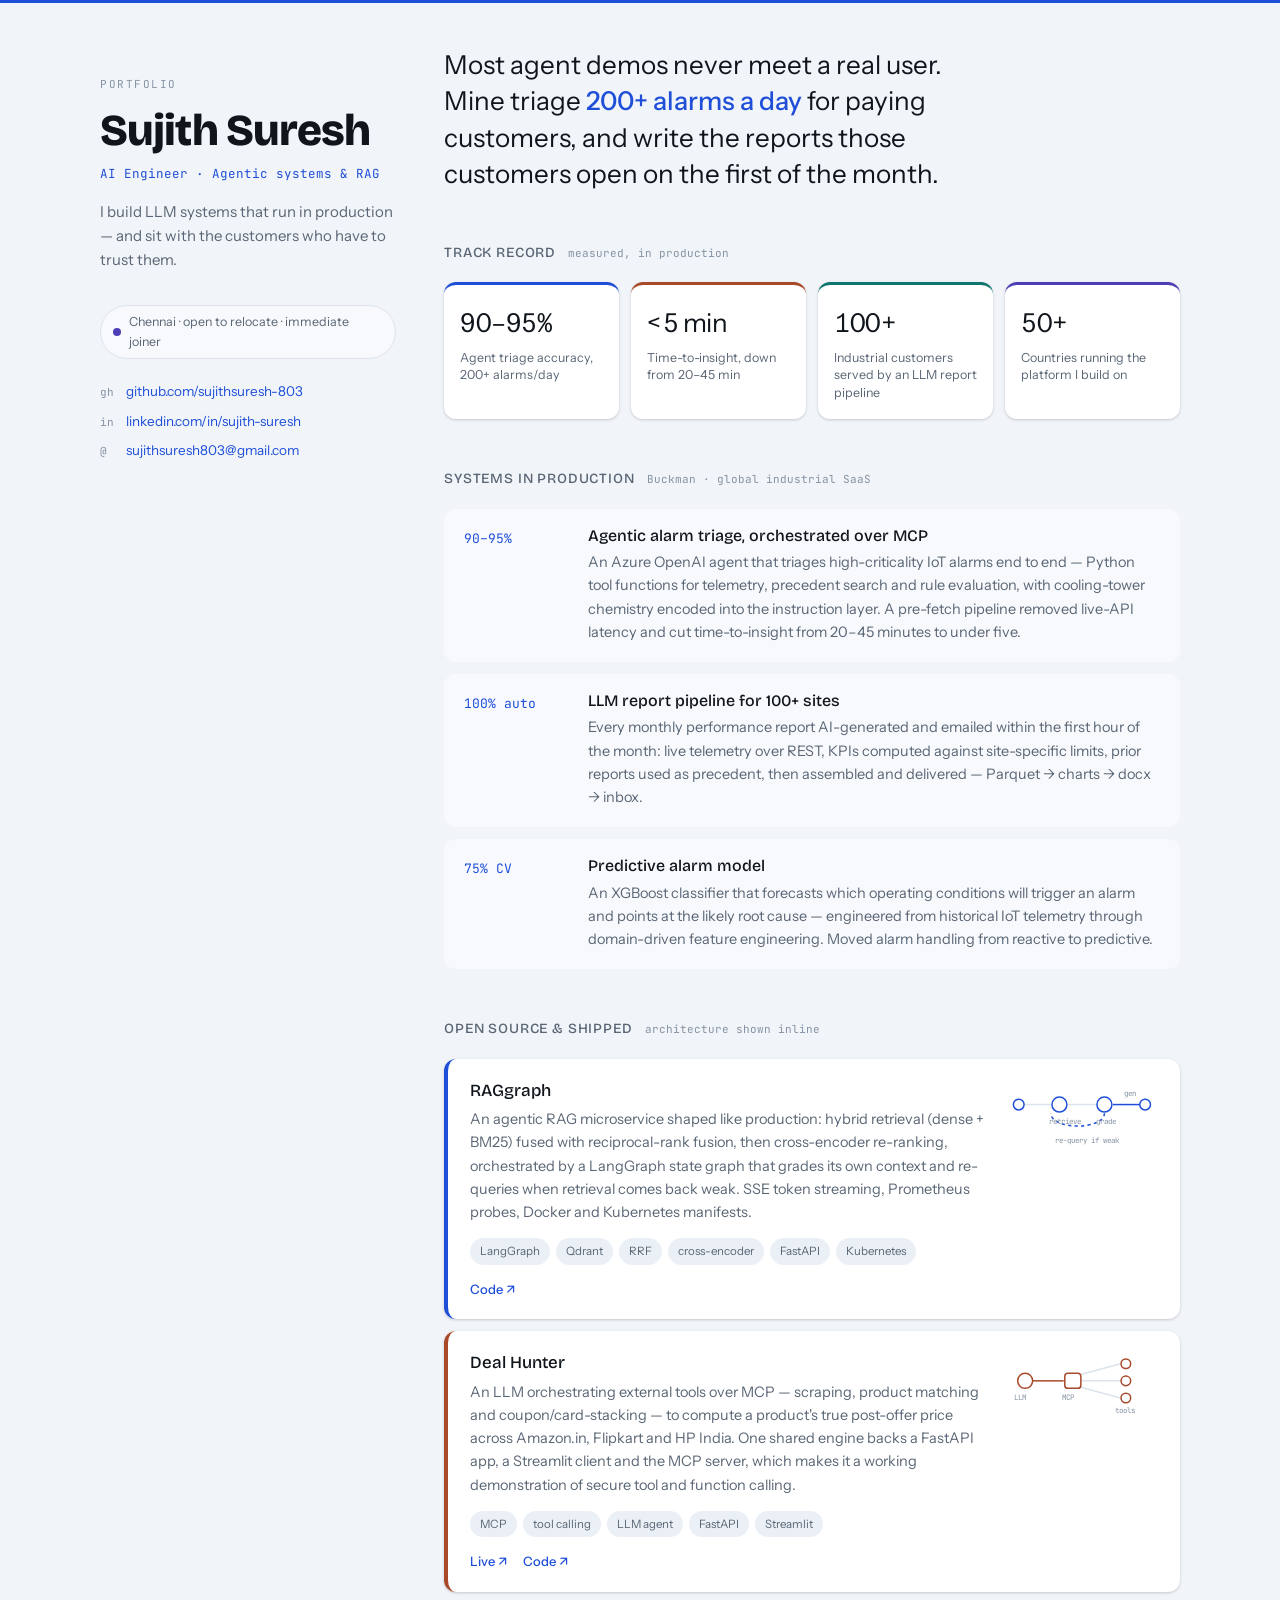
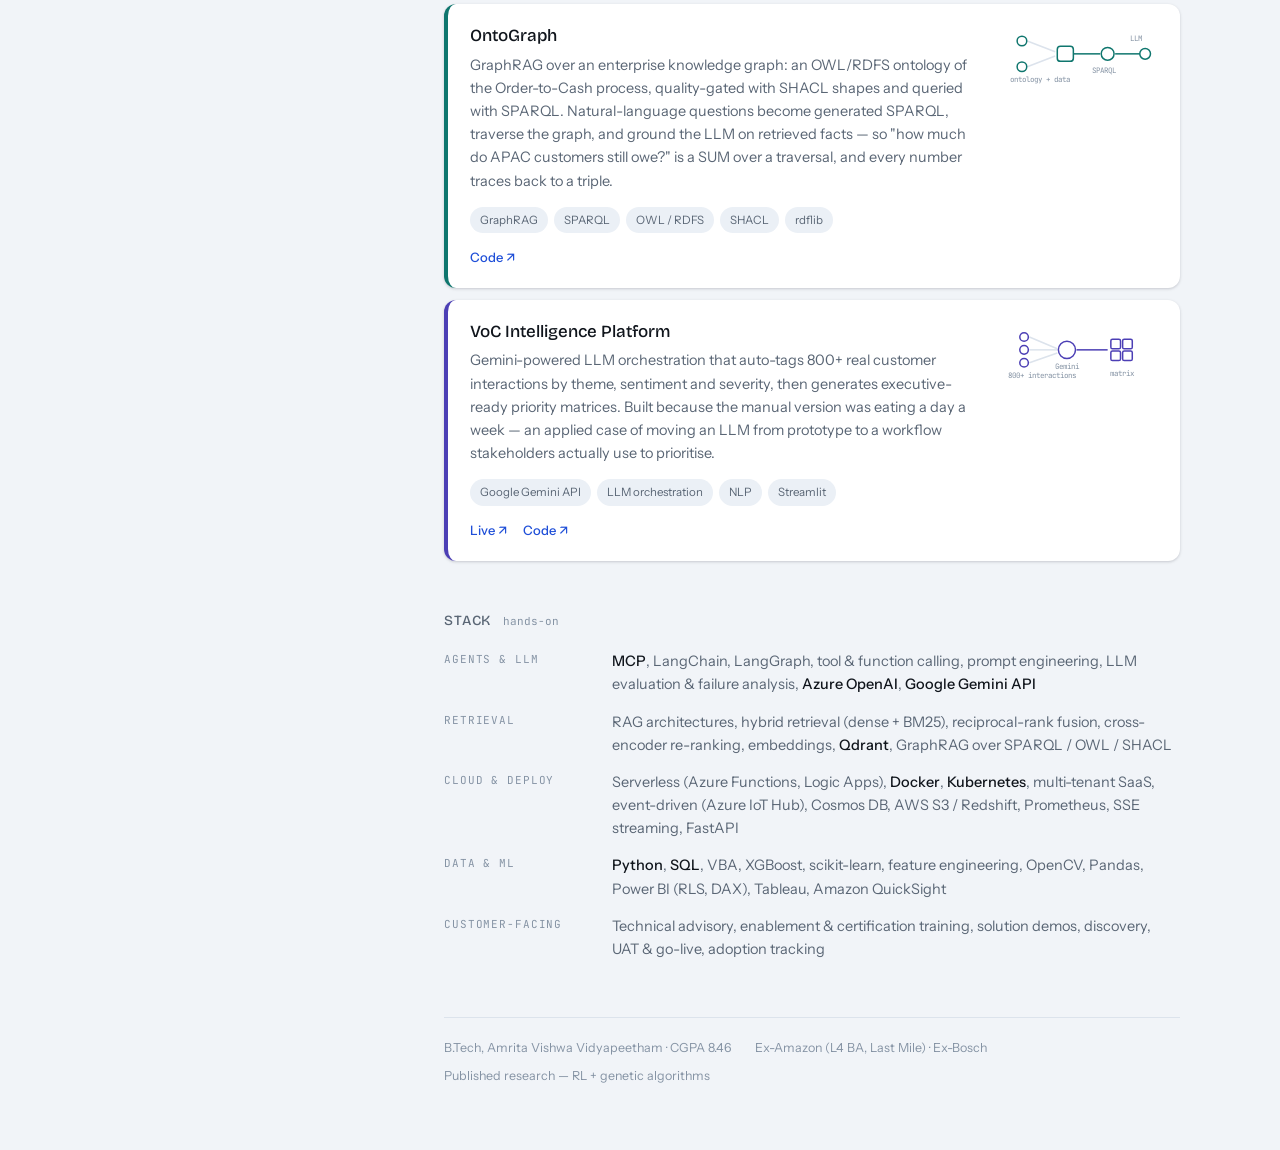
==== portfolio_sujith_ai.html @ 04ed3920 "Add role-tailored AI engineering portfolios Two standalone pages following the existing per-company " ====
<!doctype html>
<html lang="en">
<head>
<meta charset="utf-8">
<meta name="viewport" content="width=device-width, initial-scale=1, viewport-fit=cover">
<meta name="description" content="Sujith Suresh - AI Engineer. Agentic systems, RAG and production LLM work.">
<style>:root{color-scheme:light dark}body{margin:0}img{max-width:100%}[hidden]{display:none!important}</style>
<title>Sujith Suresh — Agentic AI</title>
<link rel="stylesheet" href="https://fonts.googleapis.com/css2?family=Bricolage+Grotesque:opsz,wght@12..96,600;12..96,800&family=Instrument+Sans:wght@400;500;600&family=JetBrains+Mono:wght@400;500&display=swap">
<style>
:root{
  --ground:#F1F4F8; --surface:#FFFFFF; --surface-2:#F7F9FC; --surface-3:#EBF0F6;
  --ink:#10151C; --muted:#5A6675; --faint:#8593A4;
  --line:#DCE3EC; --line-soft:#E6EBF2;
  --blue:#1F4FD8; --red:#A8492A; --yellow:#0F766E; --green:#4C3FB5;
  --blue-soft:#E7EDFD; --accent:var(--blue);
  --shadow:0 1px 2px rgba(16,21,28,.10), 0 1px 3px 1px rgba(16,21,28,.06);
  --shadow-2:0 2px 6px rgba(16,21,28,.12), 0 6px 14px rgba(16,21,28,.10);
  --sans:"Instrument Sans","Helvetica Neue",Arial,sans-serif;
  --display:"Bricolage Grotesque","Trebuchet MS",sans-serif;
  --mono:"JetBrains Mono",ui-monospace,Consolas,monospace;
}
@media (prefers-color-scheme:dark){
  :root:not([data-theme="light"]){
    --ground:#0B0F15; --surface:#141A23; --surface-2:#10161E; --surface-3:#1B222C;
    --ink:#E9EEF4; --muted:#95A3B4; --faint:#6F7E91;
    --line:#222B36; --line-soft:#1C242E;
    --blue:#7599FF; --red:#E0794E; --yellow:#5EC4B6; --green:#9A8CFF;
    --blue-soft:#17223C;
    --shadow:0 1px 2px rgba(0,0,0,.5), 0 1px 3px 1px rgba(0,0,0,.3);
    --shadow-2:0 2px 6px rgba(0,0,0,.55), 0 6px 14px rgba(0,0,0,.4);
  }
}
:root[data-theme="dark"]{
    --ground:#0B0F15; --surface:#141A23; --surface-2:#10161E; --surface-3:#1B222C;
  --ink:#E9EEF4; --muted:#95A3B4; --faint:#6F7E91;
  --line:#222B36; --line-soft:#1C242E;
  --blue:#7599FF; --red:#E0794E; --yellow:#5EC4B6; --green:#9A8CFF;
  --blue-soft:#17223C;
  --shadow:0 1px 2px rgba(0,0,0,.5), 0 1px 3px 1px rgba(0,0,0,.3);
  --shadow-2:0 2px 6px rgba(0,0,0,.55), 0 6px 14px rgba(0,0,0,.4);
}
*{box-sizing:border-box}
body{
  margin:0; background:var(--ground); color:var(--ink);
  font-family:var(--sans); font-size:16px; line-height:1.6; font-weight:400;
  -webkit-font-smoothing:antialiased;
}
a{color:var(--blue); text-decoration:none}
a:hover{text-decoration:underline}
a:focus-visible{outline:2px solid var(--blue); outline-offset:3px; border-radius:4px}
h1,h2,h3,h4{margin:0; line-height:1.15; text-wrap:balance; font-weight:600; font-family:var(--display)}

/* signature four-colour hairline */
.bar{display:flex; height:3px; background:var(--accent)}
.bar i{flex:1}

.wrap{max-width:1120px; margin:0 auto; padding-inline:20px; padding-block:0}
.shell{display:grid; grid-template-columns:296px 1fr; gap:48px; align-items:start}
@media (max-width:880px){ .shell{grid-template-columns:1fr; gap:32px} }

/* left rail */
.rail{position:sticky; top:calc(env(safe-area-inset-top,0px) + 32px); padding-block:44px 0}
@media (max-width:880px){ .rail{position:static; padding-block:32px 0} }
.eyebrow{font-family:var(--mono); font-size:11px; letter-spacing:.14em; text-transform:uppercase; color:var(--faint); margin:0 0 12px}
.name{font-size:clamp(32px,4.2vw,44px); font-weight:800; letter-spacing:-.02em}
.role{font-family:var(--mono); font-size:12.5px; color:var(--blue); margin-top:8px}
.blurb{color:var(--muted); font-size:15px; margin-top:16px; max-width:34ch}
.chip-avail{display:inline-flex; align-items:center; gap:8px; margin-top:18px; font-size:12.5px; color:var(--muted);
  border:1px solid var(--line); background:var(--surface-2); padding:6px 12px; border-radius:999px}
.dot{width:8px;height:8px;border-radius:50%;background:var(--green)}
.links{display:flex; flex-direction:column; gap:8px; margin-top:22px; font-size:13.5px}
.links a{display:inline-flex; gap:10px; align-items:baseline}
.links span{color:var(--faint); font-family:var(--mono); font-size:11px; width:16px; display:inline-block}

/* main */
.main{padding-block:44px 64px; min-width:0}
@media (max-width:880px){ .main{padding-block:0 52px} }
.thesis{font-size:clamp(20px,2.4vw,26px); font-weight:300; line-height:1.4; max-width:32ch; margin:0; color:var(--ink)}
.thesis b{font-weight:500; color:var(--blue)}

section{margin-top:52px}
.sec-head{display:flex; align-items:baseline; gap:12px; margin-bottom:20px}
.sec-head h2{font-size:14px; font-weight:500; letter-spacing:.06em; text-transform:uppercase; color:var(--muted)}
.sec-head .n{font-family:var(--mono); font-size:11px; color:var(--faint)}

/* metrics */
.metrics{display:grid; grid-template-columns:repeat(4,1fr); gap:12px}
@media (max-width:700px){ .metrics{grid-template-columns:repeat(2,1fr)} }
.metric{background:var(--surface); border-radius:12px; padding:18px 16px; box-shadow:var(--shadow); border-top:3px solid var(--c)}
.metric:nth-child(1){--c:var(--blue)} .metric:nth-child(2){--c:var(--red)}
.metric:nth-child(3){--c:var(--yellow)} .metric:nth-child(4){--c:var(--green)}
.metric .v{font-size:26px; font-weight:400; letter-spacing:-.5px; font-variant-numeric:tabular-nums}
.metric .k{font-size:12.5px; color:var(--muted); margin-top:4px; line-height:1.4}

/* production */
.prod{display:flex; flex-direction:column; gap:12px}
.entry{background:var(--surface-2); border-radius:12px; padding:18px 20px; display:grid; grid-template-columns:104px 1fr; gap:20px; align-items:start}
@media (max-width:620px){ .entry{grid-template-columns:1fr; gap:8px} }
.entry .stat{font-family:var(--mono); font-size:13px; color:var(--blue); font-variant-numeric:tabular-nums; padding-top:2px}
.entry h3{font-size:16px; font-weight:500}
.entry p{margin:6px 0 0; color:var(--muted); font-size:14.5px; max-width:62ch}

/* projects */
.proj{background:var(--surface); border-radius:12px; box-shadow:var(--shadow); padding:22px 22px 20px;
  display:grid; grid-template-columns:1fr 150px; gap:24px; align-items:start; margin-bottom:12px;
  border-left:4px solid var(--c)}
.proj:nth-of-type(1){--c:var(--blue)} .proj:nth-of-type(2){--c:var(--red)}
.proj:nth-of-type(3){--c:var(--yellow)} .proj:nth-of-type(4){--c:var(--green)}
@media (max-width:760px){ .proj{grid-template-columns:1fr; gap:14px} }
.proj h3{font-size:17px; font-weight:500}
.proj p{margin:8px 0 0; color:var(--muted); font-size:14.5px; max-width:60ch}
.tags{display:flex; flex-wrap:wrap; gap:6px; margin-top:14px}
.tag{font-size:11.5px; color:var(--muted); background:var(--surface-3); padding:4px 10px; border-radius:999px}
.plinks{display:flex; gap:16px; margin-top:14px; font-size:13px; font-weight:500}
.glyph{display:block; width:100%; height:auto}
.glyph text{font-family:var(--mono); font-size:7px; fill:var(--faint)}
.gnode{fill:var(--surface); stroke:var(--c); stroke-width:1.4}
.gedge{stroke:var(--line); stroke-width:1.4; fill:none}
.gedge.hot{stroke:var(--c)}

/* stack */
.stack{display:grid; gap:14px}
.srow{display:grid; grid-template-columns:150px 1fr; gap:18px; align-items:start}
@media (max-width:620px){ .srow{grid-template-columns:1fr; gap:4px} }
.srow h4{font-family:var(--mono); font-size:11px; letter-spacing:.08em; text-transform:uppercase; color:var(--faint); font-weight:400; padding-top:3px}
.srow p{margin:0; font-size:14.5px; color:var(--muted)}
.srow b{color:var(--ink); font-weight:500}

footer{margin-top:56px; padding-top:20px; border-top:1px solid var(--line);
  display:flex; flex-wrap:wrap; gap:8px 24px; align-items:baseline; font-size:12.5px; color:var(--faint)}
</style>

</head>
<body>
<div class="bar"><i></i><i></i><i></i><i></i></div>

<div class="wrap">
<div class="shell">

  <aside class="rail">
    <p class="eyebrow">Portfolio</p>
    <h1 class="name">Sujith&nbsp;Suresh</h1>
    <p class="role">AI Engineer · Agentic systems &amp; RAG</p>
    <p class="blurb">I build LLM systems that run in production — and sit with the customers who have to trust them.</p>
    <div class="chip-avail"><span class="dot"></span> Chennai · open to relocate · immediate joiner</div>
    <nav class="links">
      <a href="https://github.com/sujithsuresh-803"><span>gh</span>github.com/sujithsuresh-803</a>
      <a href="https://linkedin.com/in/sujith-suresh-6961b621a"><span>in</span>linkedin.com/in/sujith-suresh</a>
      <a href="mailto:sujithsuresh803@gmail.com"><span>@</span>sujithsuresh803@gmail.com</a>
    </nav>
  </aside>

  <main class="main">
    <p class="thesis">Most agent demos never meet a real user. Mine triage <b>200+ alarms a day</b> for paying customers, and write the reports those customers open on the first of the month.</p>

    <section>
      <div class="sec-head"><h2>Track record</h2><span class="n">measured, in production</span></div>
      <div class="metrics">
        <div class="metric"><div class="v">90–95%</div><div class="k">Agent triage accuracy, 200+ alarms/day</div></div>
        <div class="metric"><div class="v">&lt;5 min</div><div class="k">Time-to-insight, down from 20–45 min</div></div>
        <div class="metric"><div class="v">100+</div><div class="k">Industrial customers served by an LLM report pipeline</div></div>
        <div class="metric"><div class="v">50+</div><div class="k">Countries running the platform I build on</div></div>
      </div>
    </section>

    <section>
      <div class="sec-head"><h2>Systems in production</h2><span class="n">Buckman · global industrial SaaS</span></div>
      <div class="prod">
        <div class="entry">
          <div class="stat">90–95%</div>
          <div>
            <h3>Agentic alarm triage, orchestrated over MCP</h3>
            <p>An Azure OpenAI agent that triages high-criticality IoT alarms end to end — Python tool functions for telemetry, precedent search and rule evaluation, with cooling-tower chemistry encoded into the instruction layer. A pre-fetch pipeline removed live-API latency and cut time-to-insight from 20–45 minutes to under five.</p>
          </div>
        </div>
        <div class="entry">
          <div class="stat">100% auto</div>
          <div>
            <h3>LLM report pipeline for 100+ sites</h3>
            <p>Every monthly performance report AI-generated and emailed within the first hour of the month: live telemetry over REST, KPIs computed against site-specific limits, prior reports used as precedent, then assembled and delivered — Parquet → charts → docx → inbox.</p>
          </div>
        </div>
        <div class="entry">
          <div class="stat">75% CV</div>
          <div>
            <h3>Predictive alarm model</h3>
            <p>An XGBoost classifier that forecasts which operating conditions will trigger an alarm and points at the likely root cause — engineered from historical IoT telemetry through domain-driven feature engineering. Moved alarm handling from reactive to predictive.</p>
          </div>
        </div>
      </div>
    </section>

    <section>
      <div class="sec-head"><h2>Open source &amp; shipped</h2><span class="n">architecture shown inline</span></div>

      <article class="proj">
        <div>
          <h3>RAGgraph</h3>
          <p>An agentic RAG microservice shaped like production: hybrid retrieval (dense + BM25) fused with reciprocal-rank fusion, then cross-encoder re-ranking, orchestrated by a LangGraph state graph that grades its own context and re-queries when retrieval comes back weak. SSE token streaming, Prometheus probes, Docker and Kubernetes manifests.</p>
          <div class="tags"><span class="tag">LangGraph</span><span class="tag">Qdrant</span><span class="tag">RRF</span><span class="tag">cross-encoder</span><span class="tag">FastAPI</span><span class="tag">Kubernetes</span></div>
          <div class="plinks"><a href="https://github.com/sujithsuresh-803/raggraph">Code ↗</a></div>
        </div>
        <svg class="glyph" viewBox="0 0 140 62" role="img" aria-label="Retrieve, grade, generate — with a re-query loop back to retrieve">
          <path class="gedge" d="M16 22 H40"/><path class="gedge" d="M56 22 H82"/><path class="gedge hot" d="M98 22 H123"/>
          <path class="gedge hot" d="M90 30 C90 46, 40 46, 40 30" stroke-dasharray="3 3"/>
          <circle class="gnode" cx="10" cy="22" r="5"/><circle class="gnode" cx="48" cy="22" r="7"/>
          <circle class="gnode" cx="90" cy="22" r="7"/><circle class="gnode" cx="128" cy="22" r="5"/>
          <text x="38" y="40">retrieve</text><text x="82" y="40">grade</text><text x="108" y="14">gen</text>
          <text x="44" y="58">re-query if weak</text>
        </svg>
      </article>

      <article class="proj">
        <div>
          <h3>Deal Hunter</h3>
          <p>An LLM orchestrating external tools over MCP — scraping, product matching and coupon/card-stacking — to compute a product's true post-offer price across Amazon.in, Flipkart and HP India. One shared engine backs a FastAPI app, a Streamlit client and the MCP server, which makes it a working demonstration of secure tool and function calling.</p>
          <div class="tags"><span class="tag">MCP</span><span class="tag">tool calling</span><span class="tag">LLM agent</span><span class="tag">FastAPI</span><span class="tag">Streamlit</span></div>
          <div class="plinks"><a href="https://deal-hunter-mcp.streamlit.app">Live ↗</a><a href="https://github.com/sujithsuresh-803/deal-hunter">Code ↗</a></div>
        </div>
        <svg class="glyph" viewBox="0 0 140 62" role="img" aria-label="LLM calls three external tools through an MCP server">
          <path class="gedge hot" d="M23 26 H52"/>
          <path class="gedge" d="M68 20 L105 10"/><path class="gedge" d="M68 26 H105"/><path class="gedge" d="M68 32 L105 42"/>
          <circle class="gnode" cx="16" cy="26" r="7"/><rect class="gnode" x="53" y="19" width="15" height="14" rx="3"/>
          <circle class="gnode" cx="110" cy="10" r="4.5"/><circle class="gnode" cx="110" cy="26" r="4.5"/><circle class="gnode" cx="110" cy="42" r="4.5"/>
          <text x="6" y="44">LLM</text><text x="50" y="44">MCP</text><text x="100" y="56">tools</text>
        </svg>
      </article>

      <article class="proj">
        <div>
          <h3>OntoGraph</h3>
          <p>GraphRAG over an enterprise knowledge graph: an OWL/RDFS ontology of the Order-to-Cash process, quality-gated with SHACL shapes and queried with SPARQL. Natural-language questions become generated SPARQL, traverse the graph, and ground the LLM on retrieved facts — so "how much do APAC customers still owe?" is a SUM over a traversal, and every number traces back to a triple.</p>
          <div class="tags"><span class="tag">GraphRAG</span><span class="tag">SPARQL</span><span class="tag">OWL / RDFS</span><span class="tag">SHACL</span><span class="tag">rdflib</span></div>
          <div class="plinks"><a href="https://github.com/sujithsuresh-803/ontograph">Code ↗</a></div>
        </div>
        <svg class="glyph" viewBox="0 0 140 62" role="img" aria-label="Ontology and data form a validated graph, queried by SPARQL to ground an LLM">
          <path class="gedge" d="M18 14 L44 24"/><path class="gedge" d="M18 38 L44 28"/>
          <path class="gedge hot" d="M61 26 H86"/><path class="gedge hot" d="M100 26 H123"/>
          <circle class="gnode" cx="13" cy="14" r="4.5"/><circle class="gnode" cx="13" cy="38" r="4.5"/>
          <rect class="gnode" x="46" y="19" width="15" height="14" rx="3"/>
          <circle class="gnode" cx="93" cy="26" r="6"/><circle class="gnode" cx="128" cy="26" r="5"/>
          <text x="2" y="52">ontology + data</text><text x="78" y="44">SPARQL</text><text x="114" y="14">LLM</text>
        </svg>
      </article>

      <article class="proj">
        <div>
          <h3>VoC Intelligence Platform</h3>
          <p>Gemini-powered LLM orchestration that auto-tags 800+ real customer interactions by theme, sentiment and severity, then generates executive-ready priority matrices. Built because the manual version was eating a day a week — an applied case of moving an LLM from prototype to a workflow stakeholders actually use to prioritise.</p>
          <div class="tags"><span class="tag">Google Gemini API</span><span class="tag">LLM orchestration</span><span class="tag">NLP</span><span class="tag">Streamlit</span></div>
          <div class="plinks"><a href="https://voc-pgqvcesvparenwdz59rynz.streamlit.app">Live ↗</a><a href="https://github.com/sujithsuresh-803/voc-platform">Code ↗</a></div>
        </div>
        <svg class="glyph" viewBox="0 0 140 62" role="img" aria-label="Customer interactions classified by Gemini into a priority matrix">
          <path class="gedge" d="M20 14 L46 25"/><path class="gedge" d="M20 26 H46"/><path class="gedge" d="M20 38 L46 29"/>
          <path class="gedge hot" d="M64 26 H93"/>
          <circle class="gnode" cx="15" cy="14" r="4"/><circle class="gnode" cx="15" cy="26" r="4"/><circle class="gnode" cx="15" cy="38" r="4"/>
          <circle class="gnode" cx="55" cy="26" r="8"/>
          <rect class="gnode" x="96" y="16" width="9" height="9" rx="1.5"/><rect class="gnode" x="107" y="16" width="9" height="9" rx="1.5"/>
          <rect class="gnode" x="96" y="27" width="9" height="9" rx="1.5"/><rect class="gnode" x="107" y="27" width="9" height="9" rx="1.5"/>
          <text x="0" y="52">800+ interactions</text><text x="44" y="44">Gemini</text><text x="95" y="50">matrix</text>
        </svg>
      </article>
    </section>

    <section>
      <div class="sec-head"><h2>Stack</h2><span class="n">hands-on</span></div>
      <div class="stack">
        <div class="srow"><h4>Agents &amp; LLM</h4><p><b>MCP</b>, LangChain, LangGraph, tool &amp; function calling, prompt engineering, LLM evaluation &amp; failure analysis, <b>Azure OpenAI</b>, <b>Google Gemini API</b></p></div>
        <div class="srow"><h4>Retrieval</h4><p>RAG architectures, hybrid retrieval (dense + BM25), reciprocal-rank fusion, cross-encoder re-ranking, embeddings, <b>Qdrant</b>, GraphRAG over SPARQL / OWL / SHACL</p></div>
        <div class="srow"><h4>Cloud &amp; deploy</h4><p>Serverless (Azure Functions, Logic Apps), <b>Docker</b>, <b>Kubernetes</b>, multi-tenant SaaS, event-driven (Azure IoT Hub), Cosmos DB, AWS S3 / Redshift, Prometheus, SSE streaming, FastAPI</p></div>
        <div class="srow"><h4>Data &amp; ML</h4><p><b>Python</b>, <b>SQL</b>, VBA, XGBoost, scikit-learn, feature engineering, OpenCV, Pandas, Power BI (RLS, DAX), Tableau, Amazon QuickSight</p></div>
        <div class="srow"><h4>Customer-facing</h4><p>Technical advisory, enablement &amp; certification training, solution demos, discovery, UAT &amp; go-live, adoption tracking</p></div>
      </div>
    </section>

    <footer>
      <span>B.Tech, Amrita Vishwa Vidyapeetham · CGPA 8.46</span>
      <span>Ex-Amazon (L4 BA, Last Mile) · Ex-Bosch</span>
      <span>Published research — RL + genetic algorithms</span>
    </footer>
  </main>

</div>
</div>

</body>
</html>
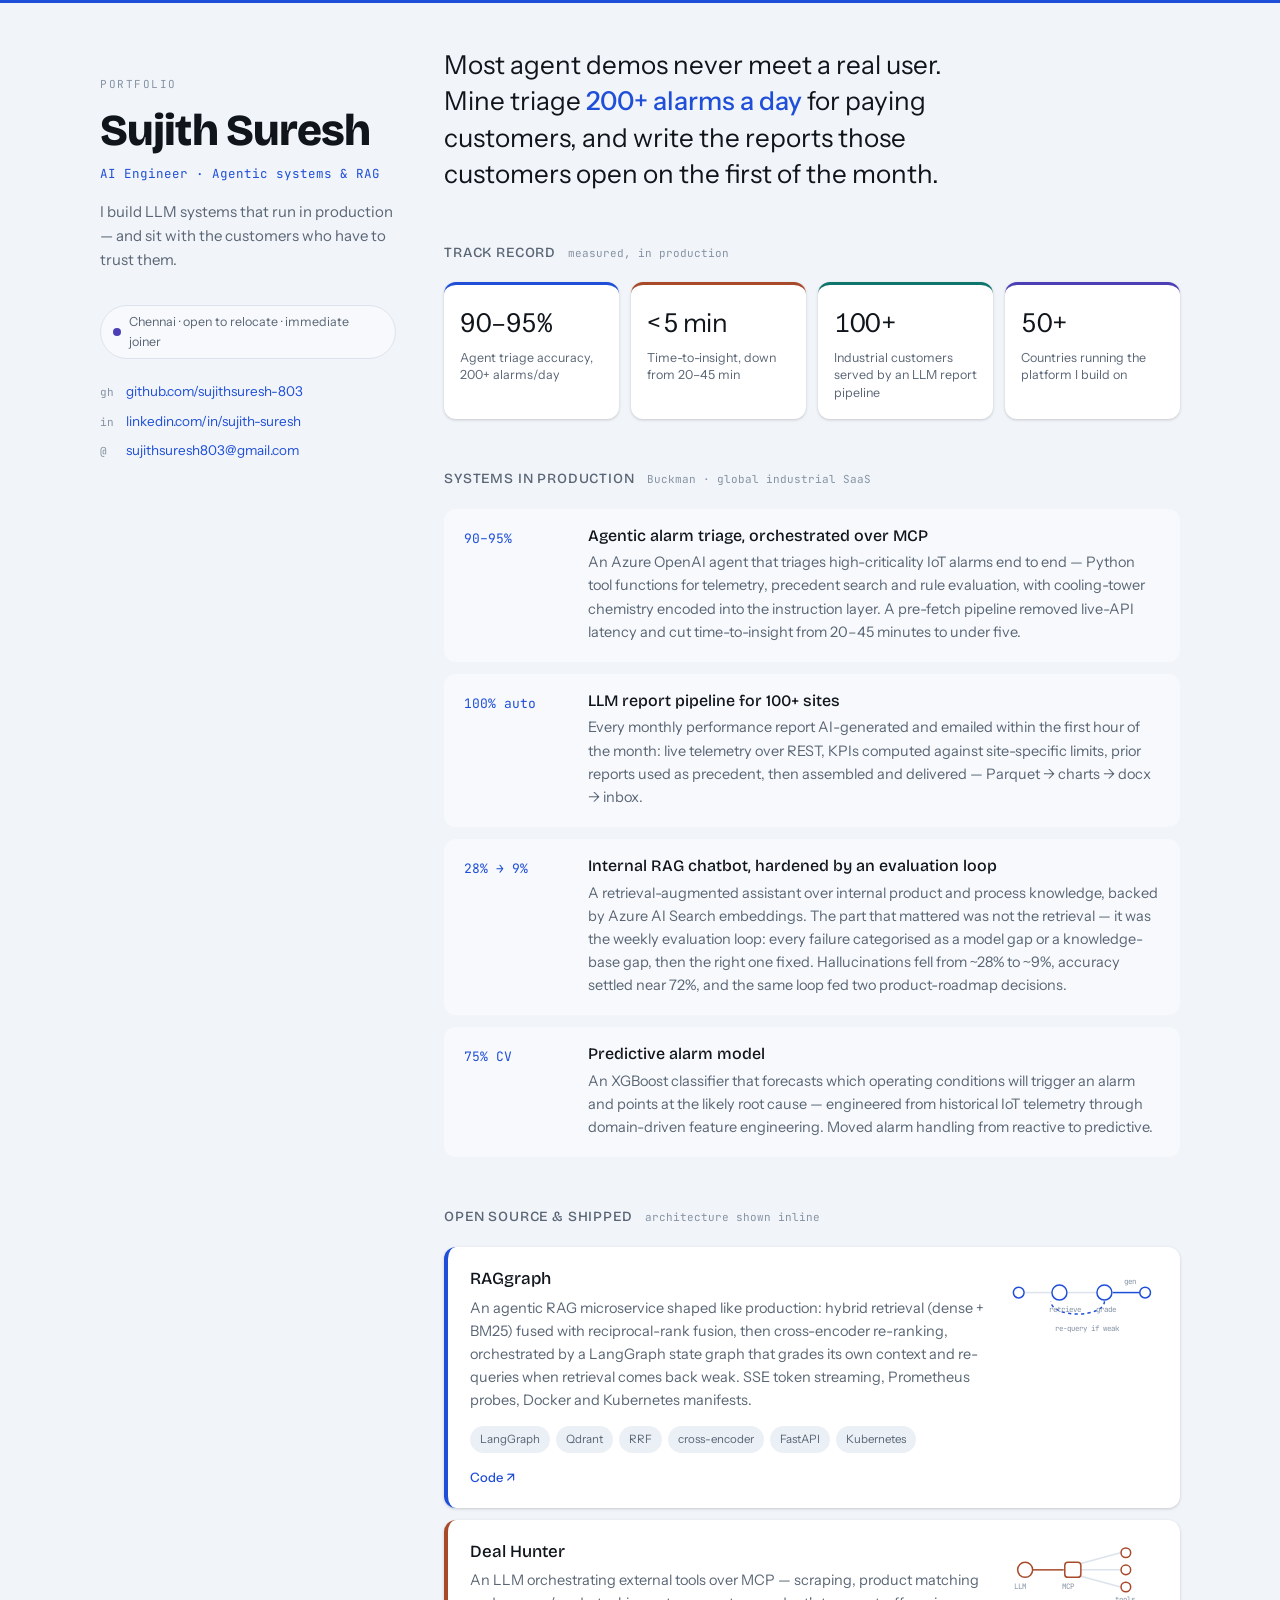
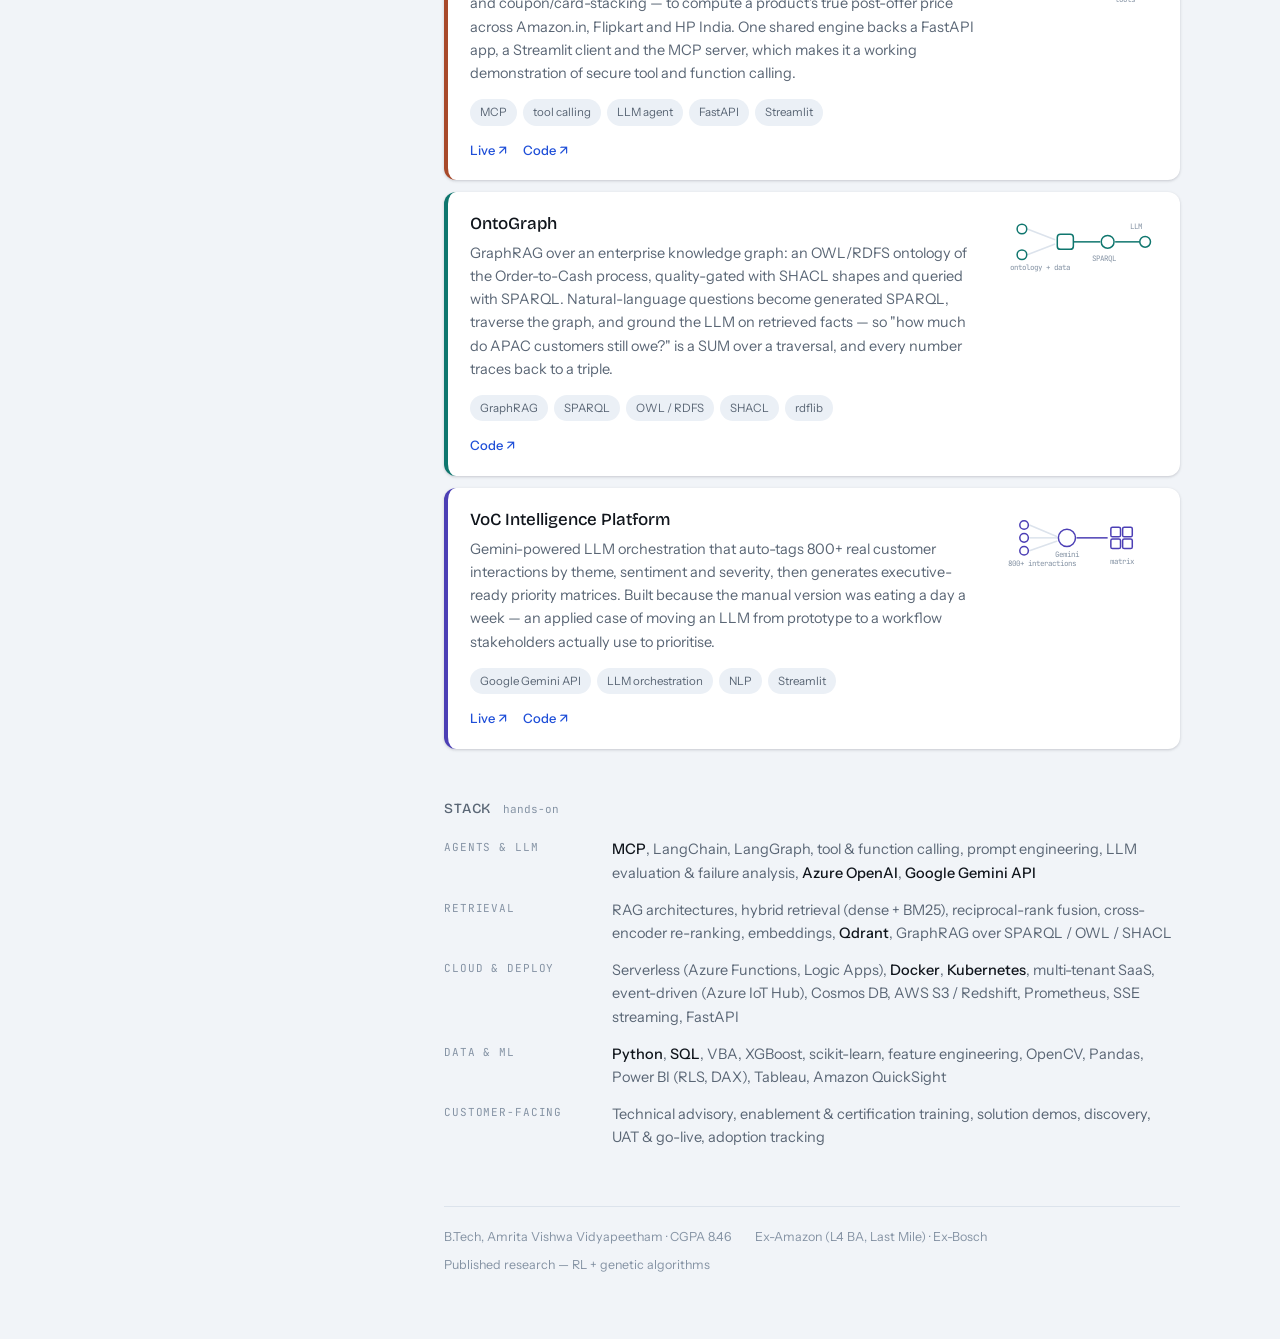
==== commit 079ffa48: "Add RAG chatbot + evaluation loop to AI portfolio Co-Authored-By: Claude Opus 5 <noreply@anthropic.c" ====
--- a/portfolio_sujith_ai.html
+++ b/portfolio_sujith_ai.html
@@ -182,6 +182,13 @@
           </div>
         </div>
         <div class="entry">
+          <div class="stat">28% &#8594; 9%</div>
+          <div>
+            <h3>Internal RAG chatbot, hardened by an evaluation loop</h3>
+            <p>A retrieval-augmented assistant over internal product and process knowledge, backed by Azure AI Search embeddings. The part that mattered was not the retrieval &mdash; it was the weekly evaluation loop: every failure categorised as a model gap or a knowledge-base gap, then the right one fixed. Hallucinations fell from ~28% to ~9%, accuracy settled near 72%, and the same loop fed two product-roadmap decisions.</p>
+          </div>
+        </div>
+        <div class="entry">
           <div class="stat">75% CV</div>
           <div>
             <h3>Predictive alarm model</h3>
